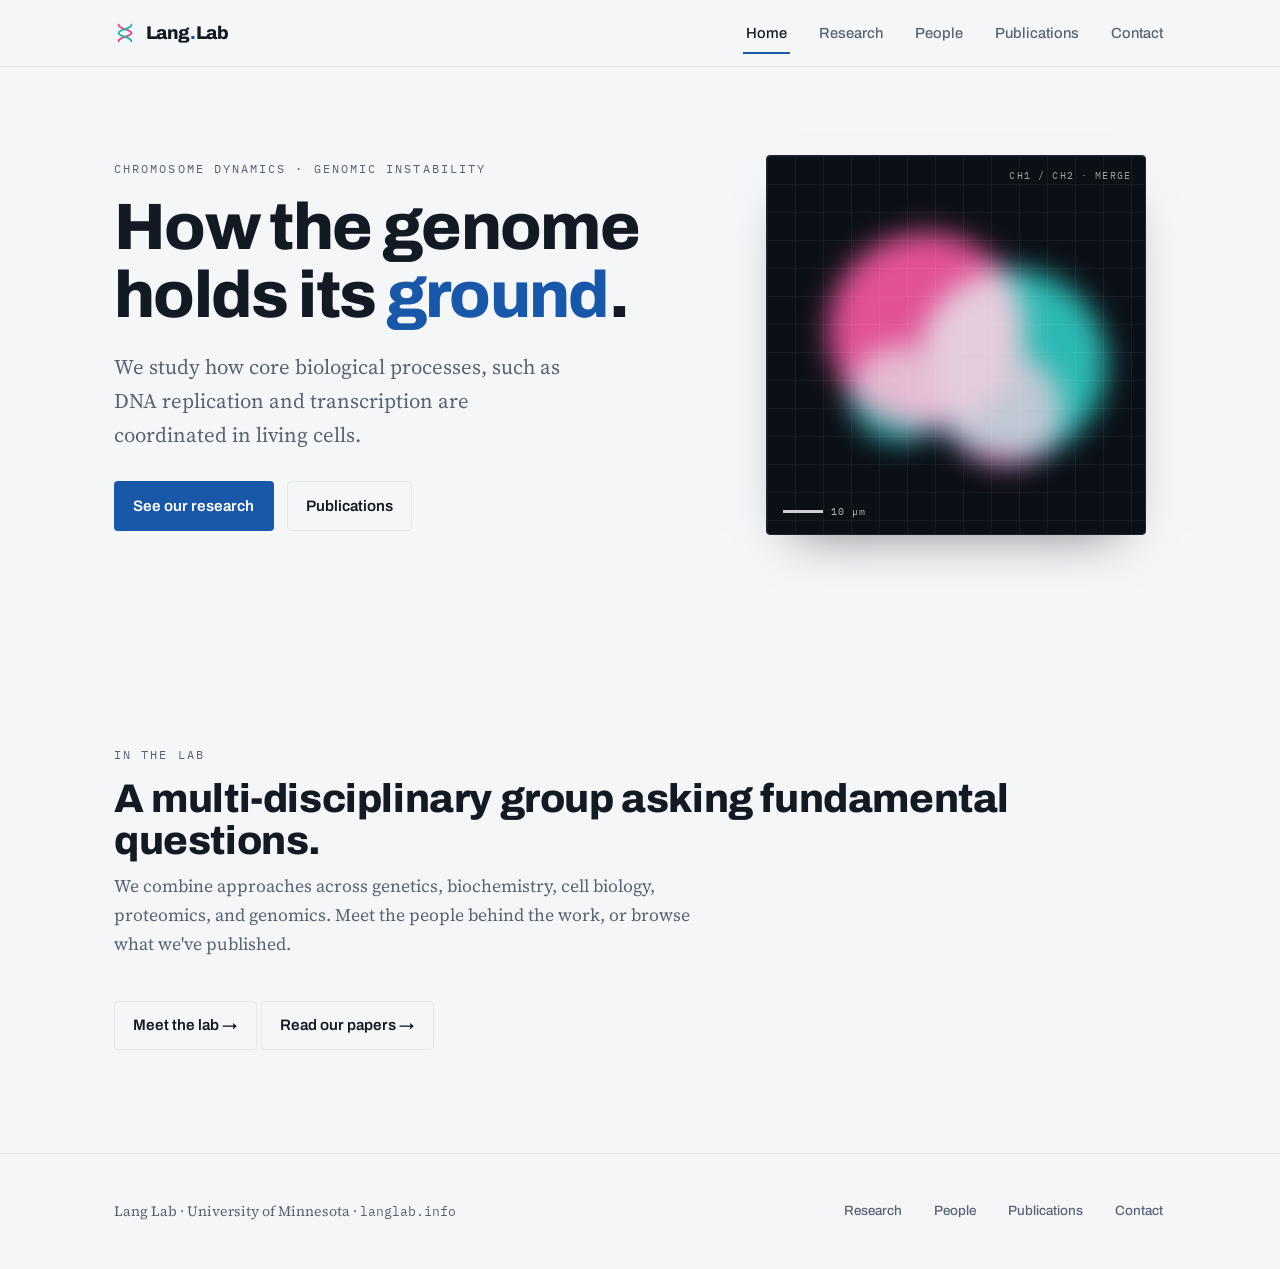
==== index.html @ 55b40284 "Initial Lang Lab site" ====
<!DOCTYPE html>
<html lang="en">
<head>
<meta charset="UTF-8">
<meta name="viewport" content="width=device-width, initial-scale=1">
<title>Lang Lab</title>
<meta name="description" content="The Lang Lab at the University of Minnesota studies how DNA replication, DNA repair, and transcription are coordinated in living cells.">
<link rel="preconnect" href="https://fonts.googleapis.com">
<link rel="preconnect" href="https://fonts.gstatic.com" crossorigin>
<link href="https://fonts.googleapis.com/css2?family=Archivo:wght@400;500;600;700&family=Archivo+Expanded:wght@700;800&family=Source+Serif+4:opsz,wght@8..60,400;8..60,600&family=IBM+Plex+Mono:wght@400;500&display=swap" rel="stylesheet">
<link rel="stylesheet" href="styles.css">
</head>
<body>

<header class="site-head">
  <div class="wrap">
    <a class="brand" href="index.html" aria-label="Lang Lab home">
      <svg class="mark" viewBox="0 0 24 24" fill="none" aria-hidden="true">
        <path d="M5 3c0 5 14 5 14 9s-14 4-14 9" stroke="#E0468A" stroke-width="2" stroke-linecap="round"/>
        <path d="M19 3c0 5-14 5-14 9s14 4 14 9" stroke="#21B4AC" stroke-width="2" stroke-linecap="round"/>
      </svg>
      <span class="name">Lang<span>.</span>Lab</span>
    </a>
    <button class="nav-toggle" aria-label="Menu" aria-expanded="false" aria-controls="nav">
      <svg width="20" height="20" viewBox="0 0 20 20" fill="none"><path d="M3 6h14M3 10h14M3 14h14" stroke="currentColor" stroke-width="1.8" stroke-linecap="round"/></svg>
    </button>
    <nav class="nav" id="nav">
      <a href="index.html" aria-current="page">Home</a>
      <a href="research.html">Research</a>
      <a href="people.html">People</a>
      <a href="publications.html">Publications</a>
      <a href="contact.html">Contact</a>
    </nav>
  </div>
</header>

<main>
  <section class="hero">
    <div class="wrap hero-grid">
      <div>
        <p class="eyebrow">Chromosome Dynamics · Genomic Instability</p>
        <h1>How the genome holds its <em>ground</em>.</h1>
        <p class="lede">We study how core biological processes, such as DNA replication and transcription are coordinated in living cells.</p>
        <div class="cta-row">
          <a class="btn btn-primary" href="research.html">See our research</a>
          <a class="btn btn-ghost" href="publications.html">Publications</a>
        </div>
      </div>
      <div class="field" aria-hidden="true">
        <div class="chan a"></div>
        <div class="chan b"></div>
        <div class="grid-overlay"></div>
        <span class="tag">CH1 / CH2 · MERGE</span>
        <span class="scalebar"><i></i>10 µm</span>
      </div>
    </div>
  </section>

  
  <section class="section">
    <div class="wrap">
      <div class="sec-head">
        <p class="eyebrow">In the lab</p>
        <h2>A multi-disciplinary group asking fundamental questions.</h2>
        <p>We combine approaches across genetics, biochemistry, cell biology, proteomics, and genomics. Meet the people behind the work, or browse what we've published.</p>
      </div>
      <div class="cta-row">
        <a class="btn btn-ghost" href="people.html">Meet the lab →</a>
        <a class="btn btn-ghost" href="publications.html">Read our papers →</a>
      </div>
    </div>
  </section>
</main>

<footer class="site-foot">
  <div class="wrap">
    <div>Lang Lab · University of Minnesota · <span style="font-family:var(--mono);font-size:0.82rem;">langlab.info</span></div>
    <nav class="nav">
      <a href="research.html">Research</a>
      <a href="people.html">People</a>
      <a href="publications.html">Publications</a>
      <a href="contact.html">Contact</a>
    </nav>
  </div>
</footer>

<script src="assets/site.js"></script>
</body>
</html>
---- styles.css ----
/* =========================================================================
   Lang Lab — shared stylesheet
   Design system lives at the top. Want a different look? Most of it can be
   changed by editing the tokens in :root below (colors, fonts, spacing).
   ========================================================================= */

:root {
  /* ---- Palette ---------------------------------------------------------
     Grounded in two-channel fluorescence microscopy: a cool "assay blue"
     (DNA stain) for structure, plus a magenta + cyan channel pair used only
     in the signature merge motif. */
  --paper:      #F5F6F8;  /* page background, cool off-white */
  --card:       #FFFFFF;  /* raised surfaces */
  --ink:        #131A24;  /* primary text, cool near-black */
  --slate:      #586273;  /* secondary text */
  --slate-2:    #8A93A1;  /* tertiary / captions */
  --line:       #E4E7EC;  /* hairline borders */
  --accent:     #1957A8;  /* assay blue — links, active states */
  --accent-ink: #0F3E7D;  /* darker accent for hover */
  --chan-mag:   #E0468A;  /* fluorescence channel A */
  --chan-cyan:  #21B4AC;  /* fluorescence channel B */
  --field:      #0B0F16;  /* dark microscope-field chip */

  /* ---- Type ------------------------------------------------------------ */
  --display: "Archivo Expanded", "Archivo", system-ui, sans-serif;
  --sans:    "Archivo", system-ui, -apple-system, sans-serif;
  --serif:   "Source Serif 4", Georgia, "Times New Roman", serif;
  --mono:    "IBM Plex Mono", ui-monospace, "SF Mono", monospace;

  /* ---- Rhythm ----------------------------------------------------------- */
  --measure: 68ch;
  --gap: clamp(1.5rem, 4vw, 3rem);
  --pad-x: clamp(1.25rem, 5vw, 5rem);
  --radius: 4px;
}

/* ---- Reset / base -------------------------------------------------------- */
*, *::before, *::after { box-sizing: border-box; }
html { -webkit-text-size-adjust: 100%; scroll-behavior: smooth; }
@media (prefers-reduced-motion: reduce) {
  html { scroll-behavior: auto; }
  *, *::before, *::after { animation-duration: .001ms !important; animation-iteration-count: 1 !important; transition-duration: .001ms !important; }
}

body {
  margin: 0;
  background: var(--paper);
  color: var(--ink);
  font-family: var(--serif);
  font-size: clamp(1rem, 0.96rem + 0.2vw, 1.1rem);
  line-height: 1.65;
  -webkit-font-smoothing: antialiased;
  text-rendering: optimizeLegibility;
}

h1, h2, h3, h4 { font-family: var(--display); font-weight: 800; line-height: 1.04; letter-spacing: -0.01em; margin: 0; }
p { margin: 0 0 1rem; max-width: var(--measure); }
a { color: var(--accent); text-underline-offset: 3px; text-decoration-thickness: 1px; }
a:hover { color: var(--accent-ink); }
img { max-width: 100%; display: block; }

:focus-visible { outline: 2.5px solid var(--accent); outline-offset: 3px; border-radius: 2px; }

.eyebrow {
  font-family: var(--mono);
  font-size: 0.72rem;
  letter-spacing: 0.18em;
  text-transform: uppercase;
  color: var(--slate);
  margin: 0 0 0.9rem;
}

/* ---- Layout shell -------------------------------------------------------- */
.wrap { width: min(1180px, 100%); margin-inline: auto; padding-inline: var(--pad-x); }
.section { padding-block: clamp(3.5rem, 8vw, 6.5rem); }
.section + .section { border-top: 1px solid var(--line); }

/* ---- Header / nav -------------------------------------------------------- */
.site-head {
  position: sticky; top: 0; z-index: 50;
  background: color-mix(in srgb, var(--paper) 86%, transparent);
  backdrop-filter: saturate(140%) blur(10px);
  border-bottom: 1px solid var(--line);
}
.site-head .wrap { display: flex; align-items: center; justify-content: space-between; gap: 1rem; min-height: 66px; }
.brand { display: flex; align-items: center; gap: 0.6rem; text-decoration: none; color: var(--ink); }
.brand:hover { color: var(--ink); }
.brand .mark { width: 22px; height: 22px; flex: none; }
.brand .name { font-family: var(--display); font-weight: 800; letter-spacing: -0.02em; font-size: 1.15rem; }
.brand .name span { color: var(--accent); }

.nav { display: flex; align-items: center; gap: clamp(0.4rem, 2vw, 1.6rem); }
.nav a {
  font-family: var(--sans); font-weight: 500; font-size: 0.92rem;
  color: var(--slate); text-decoration: none; padding: 0.4rem 0.2rem; position: relative;
}
.nav a:hover { color: var(--ink); }
.nav a[aria-current="page"] { color: var(--ink); }
.nav a[aria-current="page"]::after {
  content: ""; position: absolute; left: 0; right: 0; bottom: -2px; height: 2px; background: var(--accent);
}
.nav-toggle { display: none; }

/* ---- Hero ---------------------------------------------------------------- */
.hero { padding-block: clamp(3rem, 7vw, 5.5rem) clamp(3.5rem, 8vw, 6rem); }
.hero-grid { display: grid; grid-template-columns: 1.15fr 0.85fr; gap: clamp(2rem, 5vw, 4rem); align-items: center; }
.hero h1 {
  font-family: var(--display);
  font-size: clamp(2.3rem, 1.4rem + 4vw, 4.1rem);
  letter-spacing: -0.025em;
  margin-bottom: 1.3rem;
}
.hero h1 em { font-style: normal; color: var(--accent); }
.hero .lede { font-size: clamp(1.1rem, 1.02rem + 0.5vw, 1.3rem); color: var(--slate); max-width: 46ch; }
.hero .cta-row { display: flex; flex-wrap: wrap; gap: 0.8rem; margin-top: 1.8rem; }

/* ---- Microscope-field signature ----------------------------------------- */
.field {
  position: relative; aspect-ratio: 1 / 1; width: 100%; max-width: 380px; margin-inline: auto;
  background: var(--field); border-radius: var(--radius);
  overflow: hidden; box-shadow: 0 24px 50px -28px rgba(11,15,22,0.55);
  border: 1px solid #1d2530;
}
.field .chan { position: absolute; inset: 0; mix-blend-mode: screen; filter: blur(2px); }
.field .chan::before, .field .chan::after {
  content: ""; position: absolute; border-radius: 50%; filter: blur(14px);
}
.field .chan.a::before { width: 52%; height: 52%; left: 16%; top: 20%; background: var(--chan-mag); animation: drift-a 14s ease-in-out infinite; }
.field .chan.a::after  { width: 30%; height: 30%; left: 48%; top: 52%; background: var(--chan-mag); opacity: 0.8; animation: drift-a 18s ease-in-out infinite reverse; }
.field .chan.b::before { width: 50%; height: 50%; left: 40%; top: 30%; background: var(--chan-cyan); animation: drift-b 16s ease-in-out infinite; }
.field .chan.b::after  { width: 26%; height: 26%; left: 22%; top: 50%; background: var(--chan-cyan); opacity: 0.85; animation: drift-b 20s ease-in-out infinite reverse; }
.field .grid-overlay {
  position: absolute; inset: 0;
  background-image: linear-gradient(rgba(255,255,255,0.05) 1px, transparent 1px),
                    linear-gradient(90deg, rgba(255,255,255,0.05) 1px, transparent 1px);
  background-size: 28px 28px;
}
.field .scalebar {
  position: absolute; left: 16px; bottom: 14px; display: flex; align-items: center; gap: 8px;
  font-family: var(--mono); font-size: 0.62rem; letter-spacing: 0.1em; color: rgba(255,255,255,0.7);
}
.field .scalebar i { display: block; width: 40px; height: 3px; background: rgba(255,255,255,0.8); }
.field .tag {
  position: absolute; right: 14px; top: 12px;
  font-family: var(--mono); font-size: 0.6rem; letter-spacing: 0.12em;
  color: rgba(255,255,255,0.6);
}
@keyframes drift-a { 0%,100% { transform: translate(0,0); } 50% { transform: translate(8%, -6%); } }
@keyframes drift-b { 0%,100% { transform: translate(0,0); } 50% { transform: translate(-7%, 7%); } }

/* ---- Buttons ------------------------------------------------------------- */
.btn {
  display: inline-flex; align-items: center; gap: 0.5rem;
  font-family: var(--sans); font-weight: 600; font-size: 0.95rem;
  padding: 0.7rem 1.15rem; border-radius: var(--radius);
  text-decoration: none; border: 1px solid transparent; cursor: pointer; transition: background .15s, border-color .15s, color .15s;
}
.btn-primary { background: var(--accent); color: #fff; }
.btn-primary:hover { background: var(--accent-ink); color: #fff; }
.btn-ghost { background: transparent; color: var(--ink); border-color: var(--line); }
.btn-ghost:hover { border-color: var(--ink); color: var(--ink); }

/* ---- Section headings ---------------------------------------------------- */
.sec-head { margin-bottom: clamp(1.8rem, 4vw, 2.6rem); }
.sec-head h2 { font-size: clamp(1.7rem, 1.2rem + 1.8vw, 2.5rem); }
.sec-head p { color: var(--slate); margin-top: 0.7rem; }

/* ---- Research approach cards --------------------------------------------- */
.cards { display: grid; grid-template-columns: repeat(auto-fit, minmax(240px, 1fr)); gap: 1px; background: var(--line); border: 1px solid var(--line); border-radius: var(--radius); overflow: hidden; }
.card { background: var(--card); padding: clamp(1.4rem, 3vw, 2rem); }
.card .num { font-family: var(--mono); font-size: 0.72rem; letter-spacing: 0.12em; color: var(--chan-mag); }
.card h3 { font-family: var(--sans); font-weight: 700; font-size: 1.18rem; margin: 0.6rem 0 0.5rem; letter-spacing: -0.01em; }
.card p { font-size: 0.96rem; color: var(--slate); margin: 0; }

/* ---- Approach chips ------------------------------------------------------ */
.chips { display: flex; flex-wrap: wrap; gap: 0.5rem; margin-top: 1.4rem; }
.chip { font-family: var(--mono); font-size: 0.74rem; letter-spacing: 0.06em; color: var(--ink);
  background: var(--card); border: 1px solid var(--line); border-radius: 100px; padding: 0.4rem 0.85rem; }

/* ---- People grid --------------------------------------------------------- */
.people-grid { display: grid; grid-template-columns: repeat(auto-fill, minmax(230px, 1fr)); gap: clamp(1.2rem, 3vw, 2rem); }
.person .photo {
  aspect-ratio: 4 / 5; background: linear-gradient(135deg, #e9edf2, #dde3ea);
  border-radius: var(--radius); border: 1px solid var(--line); overflow: hidden;
  display: flex; align-items: flex-end; justify-content: flex-start;
}
.person .photo img { width: 100%; height: 100%; object-fit: cover; }
.person .photo .ph { font-family: var(--mono); font-size: 0.62rem; color: var(--slate-2); padding: 0.6rem; letter-spacing: 0.08em; }
.person h3 { font-family: var(--sans); font-weight: 700; font-size: 1.08rem; margin: 0.85rem 0 0.15rem; letter-spacing: -0.01em; }
.person .role { font-family: var(--mono); font-size: 0.7rem; letter-spacing: 0.08em; text-transform: uppercase; color: var(--accent); }
.person p { font-size: 0.9rem; color: var(--slate); margin: 0.55rem 0 0.5rem; }
.person .links { display: flex; gap: 0.8rem; font-family: var(--sans); font-size: 0.82rem; font-weight: 500; }
.email { cursor: pointer; }
.person.lead { grid-column: 1 / -1; }
@media (min-width: 720px) {
  .person.lead { display: grid; grid-template-columns: 230px 1fr; gap: 2rem; align-items: start; }
  .person.lead > div:last-child { padding-top: 0.3rem; }
  .person.lead h3 { font-size: 1.5rem; margin-top: 0; }
  .person.lead p { font-size: 1rem; max-width: 60ch; }
}

/* ---- Publications -------------------------------------------------------- */
.pub-year { display: flex; align-items: baseline; gap: 1rem; margin: 2.4rem 0 1rem; }
.pub-year:first-of-type { margin-top: 0; }
.pub-year h3 { font-family: var(--mono); font-weight: 600; font-size: 1.05rem; color: var(--ink); letter-spacing: 0.02em; }
.pub-year .rule { flex: 1; height: 1px; background: var(--line); }
.pub { padding: 1rem 0; border-bottom: 1px solid var(--line); display: grid; grid-template-columns: auto 1fr; gap: 1rem; }
.pub .idx { font-family: var(--mono); font-size: 0.78rem; color: var(--slate-2); padding-top: 0.15rem; }
.pub .title { font-family: var(--serif); font-weight: 600; color: var(--ink); margin: 0 0 0.25rem; line-height: 1.4; }
.pub .authors { font-size: 0.9rem; color: var(--slate); margin: 0 0 0.3rem; }
.pub .authors .me { color: var(--ink); font-weight: 600; }
.pub .meta { font-family: var(--mono); font-size: 0.78rem; color: var(--slate); }
.pub .meta .journal { color: var(--accent); }
.pub .plinks { margin-top: 0.4rem; display: flex; gap: 0.8rem; font-family: var(--sans); font-size: 0.8rem; font-weight: 500; }

/* ---- Contact / prose ----------------------------------------------------- */
.prose { max-width: var(--measure); }
.prose p { font-size: 1.05rem; }
.contact-grid { display: grid; grid-template-columns: repeat(auto-fit, minmax(220px, 1fr)); gap: var(--gap); margin-top: 2rem; }
.contact-card { background: var(--card); border: 1px solid var(--line); border-radius: var(--radius); padding: 1.5rem; }
.contact-card .label { font-family: var(--mono); font-size: 0.7rem; letter-spacing: 0.12em; text-transform: uppercase; color: var(--slate); margin-bottom: 0.6rem; }
.contact-card a { font-family: var(--sans); font-weight: 500; }

/* ---- Footer -------------------------------------------------------------- */
.site-foot { border-top: 1px solid var(--line); padding-block: 2.5rem; color: var(--slate); font-size: 0.88rem; }
.site-foot .wrap { display: flex; flex-wrap: wrap; gap: 1rem 2rem; align-items: center; justify-content: space-between; }
.site-foot .nav a { font-size: 0.84rem; }

/* ---- Responsive nav ------------------------------------------------------ */
@media (max-width: 680px) {
  .hero-grid { grid-template-columns: 1fr; }
  .field { order: -1; max-width: 300px; }
  .nav-toggle {
    display: inline-flex; align-items: center; justify-content: center;
    width: 42px; height: 42px; background: transparent; border: 1px solid var(--line);
    border-radius: var(--radius); cursor: pointer; color: var(--ink);
  }
  .nav {
    position: fixed; inset: 66px 0 auto 0; flex-direction: column; align-items: stretch; gap: 0;
    background: var(--paper); border-bottom: 1px solid var(--line);
    padding: 0.5rem var(--pad-x) 1.2rem; transform: translateY(-120%); transition: transform .25s ease;
    box-shadow: 0 20px 30px -24px rgba(0,0,0,0.3);
  }
  .nav[data-open="true"] { transform: translateY(0); }
  .nav a { padding: 0.85rem 0; border-bottom: 1px solid var(--line); font-size: 1rem; }
  .nav a[aria-current="page"]::after { display: none; }
  .pub { grid-template-columns: 1fr; gap: 0.3rem; }
  .pub .idx { display: none; }
}

/* ---- Research: jump list + question sections ----------------------------- */
.toc { margin-top: 1.9rem; }
.toc .toc-label { font-family: var(--mono); font-size: 0.7rem; letter-spacing: 0.14em; text-transform: uppercase; color: var(--slate); margin-bottom: 0.85rem; }
.toc ol { list-style: none; margin: 0; padding: 0; display: flex; flex-wrap: wrap; gap: 0.6rem; }
.toc a {
  display: inline-flex; align-items: baseline; gap: 0.6rem;
  font-family: var(--sans); font-weight: 500; font-size: 0.92rem;
  text-decoration: none; color: var(--ink);
  border: 1px solid var(--line); border-radius: 100px; padding: 0.55rem 1rem;
  background: var(--card); transition: border-color .15s, color .15s, background .15s;
}
.toc a:hover, .toc a:focus-visible { border-color: var(--accent); color: var(--accent); }
.toc a .n { font-family: var(--mono); font-size: 0.74rem; color: var(--chan-mag); }

/* Each research area scrolls to sit clear of the sticky header */
.area { scroll-margin-top: 88px; }
.area .eyebrow { color: var(--accent); }

/* ---- Research figures ---------------------------------------------------- */
/* Holds one figure or many: a lone image fills the row, extra figures flow
   into an even grid automatically — no layout changes needed to add more. */
.figs { display: grid; gap: 1.2rem; grid-template-columns: repeat(auto-fit, minmax(min(100%, 300px), 1fr)); margin-top: 2.2rem; }
.fig { margin: 0; }
.fig img { width: 100%; height: auto; display: block; border: 1px solid var(--line); border-radius: var(--radius); background: var(--card); }
.fig figcaption { font-family: var(--mono); font-size: 0.74rem; line-height: 1.55; color: var(--slate); margin-top: 0.65rem; }
.fig .ph {
  aspect-ratio: 3 / 2; display: flex; align-items: center; justify-content: center; text-align: center;
  border: 1px dashed var(--slate-2); border-radius: var(--radius);
  background: linear-gradient(135deg, #eef1f5, #e6eaf0);
  font-family: var(--mono); font-size: 0.72rem; letter-spacing: 0.05em; color: var(--slate); padding: 1rem;
}

/* Research areas: text left, figure(s) right, tops aligned (stacks on mobile) */
@media (min-width: 820px) {
  .area .wrap {
    display: grid;
    grid-template-columns: minmax(0, 1.15fr) minmax(0, 0.85fr);
    grid-template-rows: auto 1fr;
    column-gap: clamp(2rem, 4vw, 3.5rem);
    align-items: start;
  }
  .area .sec-head { grid-column: 1; grid-row: 1; margin-bottom: 1.2rem; }
  .area .prose    { grid-column: 1; grid-row: 2; align-self: start; }
  .area .figs     { grid-column: 2; grid-row: 2; align-self: start; margin-top: 0; }
}
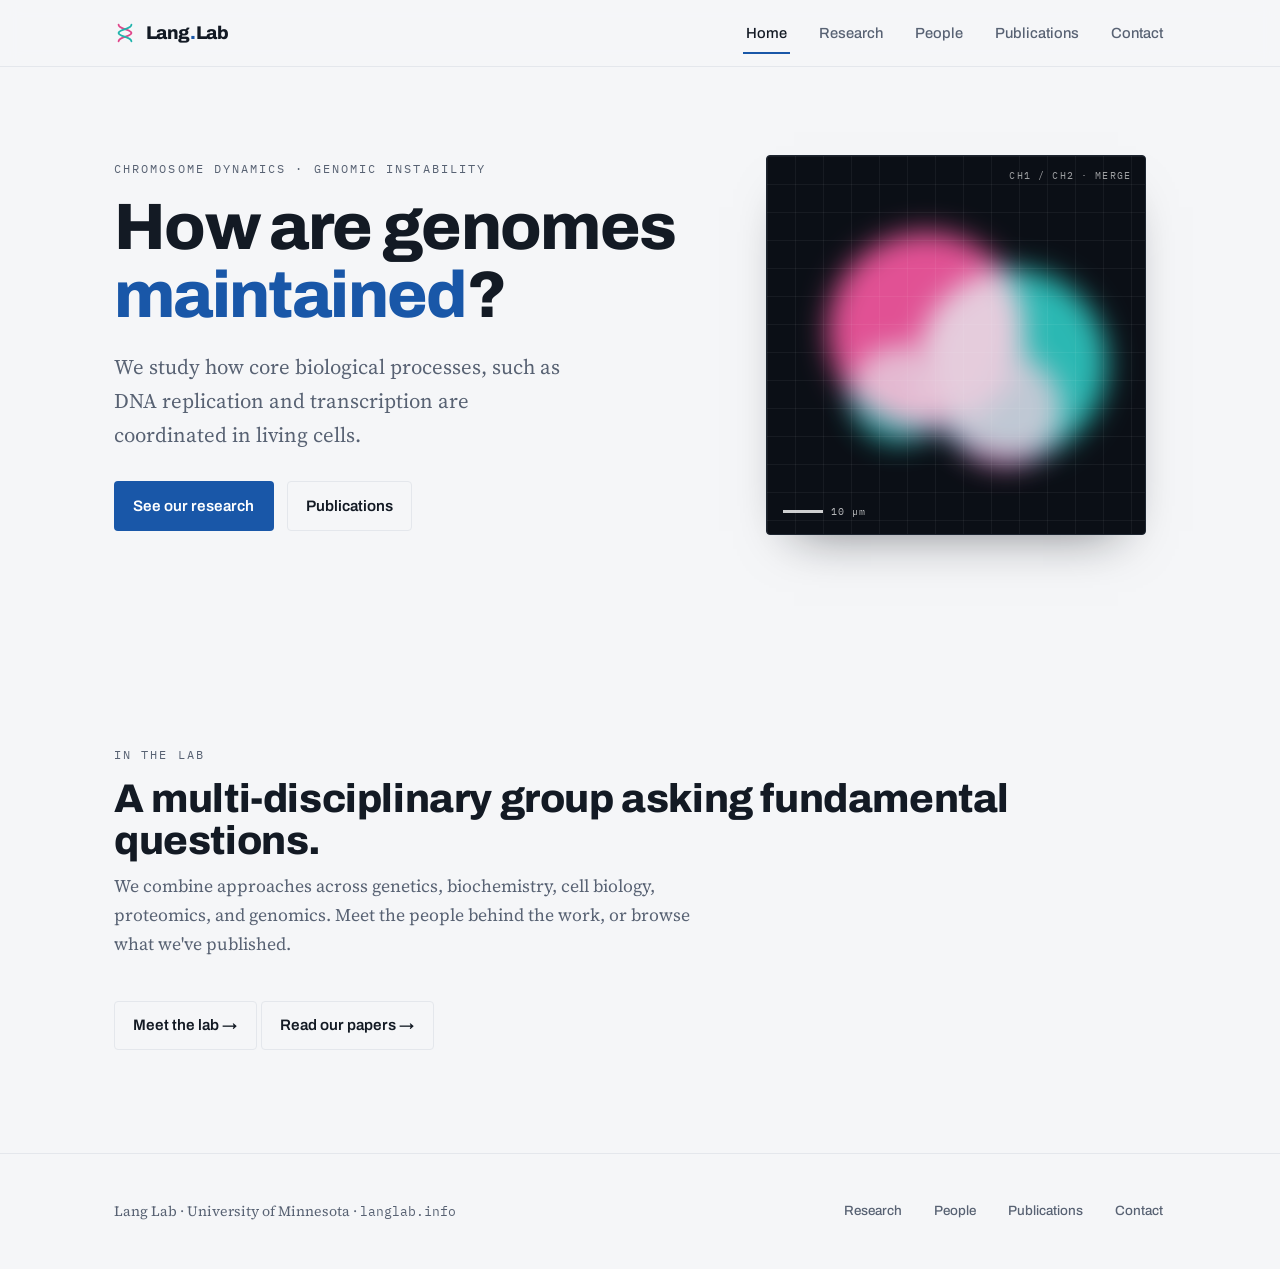
==== commit 6fef60b6: "splash page update" ====
--- a/index.html
+++ b/index.html
@@ -39,7 +39,7 @@
     <div class="wrap hero-grid">
       <div>
         <p class="eyebrow">Chromosome Dynamics · Genomic Instability</p>
-        <h1>How the genome holds its <em>ground</em>.</h1>
+        <h1>How are genomes <em>maintained</em>?</h1>
         <p class="lede">We study how core biological processes, such as DNA replication and transcription are coordinated in living cells.</p>
         <div class="cta-row">
           <a class="btn btn-primary" href="research.html">See our research</a>
